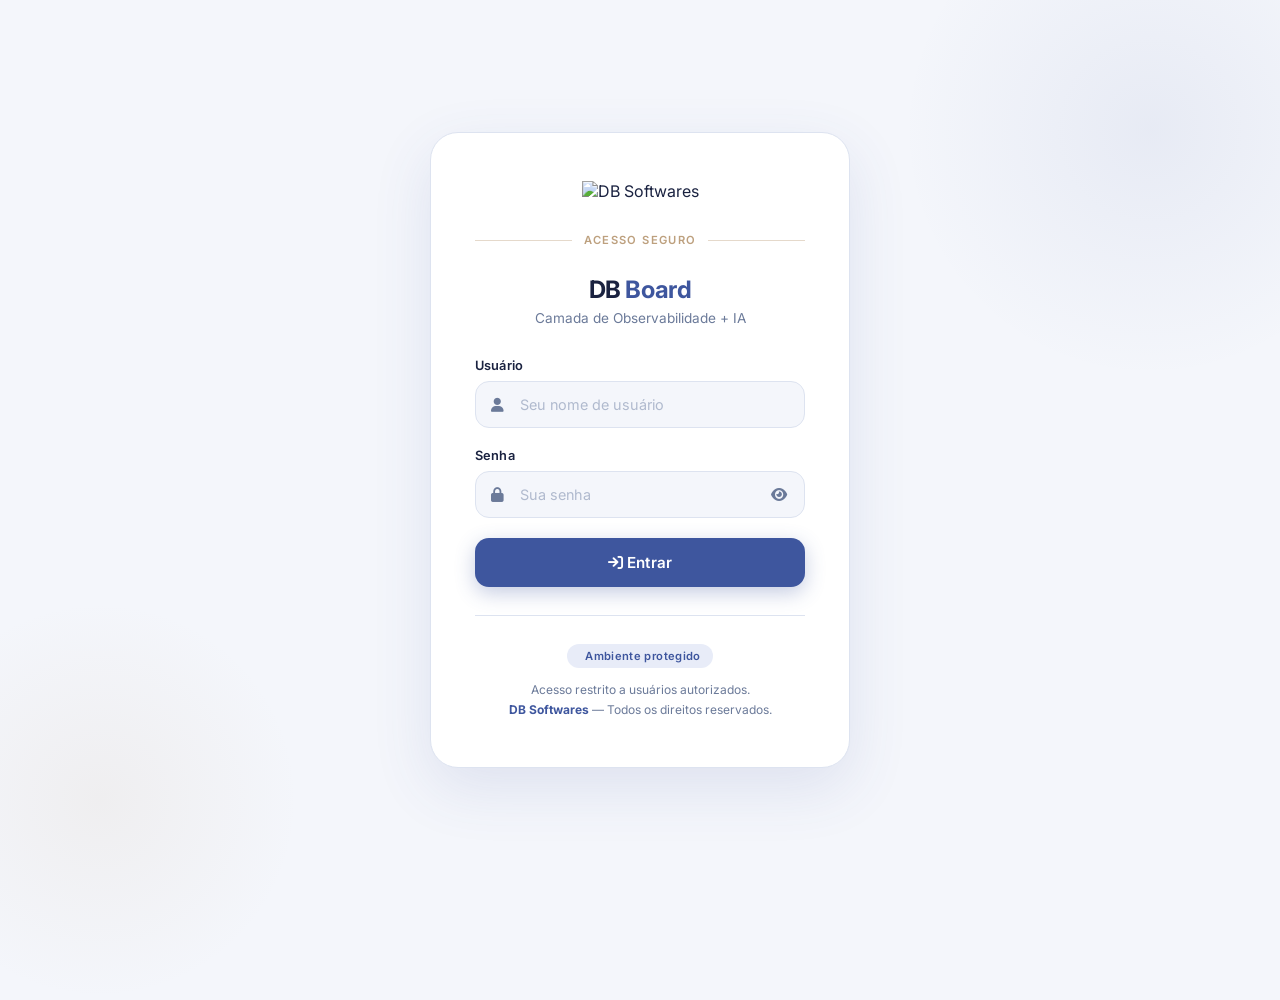
==== login.html @ b0a11aba "feat: add modern login page with DB Softwares branding Create 'login.html' and update 'index.html' f" ====
<!DOCTYPE html>
<html lang="pt-br">
<head>
  <meta charset="UTF-8">
  <meta name="viewport" content="width=device-width, initial-scale=1.0">
  <title>DB Board — Login</title>
  <link href="https://fonts.googleapis.com/css2?family=Inter:opsz,wght@14..32,300;14..32,400;14..32,500;14..32,600;14..32,700&display=swap" rel="stylesheet">
  <link rel="stylesheet" href="https://cdnjs.cloudflare.com/ajax/libs/font-awesome/6.0.0-beta3/css/all.min.css">
  <style>
    *, *::before, *::after {
      margin: 0;
      padding: 0;
      box-sizing: border-box;
    }

    :root {
      --db-blue: #3E569E;
      --db-blue-dark: #2d3f78;
      --db-blue-light: #e8ecf8;
      --db-gold: #BDA07E;
      --db-gold-light: #f5ece2;
      --db-white: #ffffff;
      --db-gray-light: #f4f6fb;
      --db-gray: #6b7a99;
      --db-gray-border: #dde3f0;
      --db-text: #1a2240;
      --db-shadow: 0 20px 60px rgba(62, 86, 158, 0.12);
      --db-shadow-sm: 0 4px 16px rgba(62, 86, 158, 0.08);
    }

    html, body {
      height: 100%;
      font-family: 'Inter', sans-serif;
      background-color: var(--db-gray-light);
      color: var(--db-text);
    }

    body {
      display: flex;
      align-items: center;
      justify-content: center;
      min-height: 100vh;
      position: relative;
      overflow: hidden;
    }

    /* Fundo decorativo */
    body::before {
      content: '';
      position: absolute;
      top: -120px;
      right: -120px;
      width: 500px;
      height: 500px;
      background: radial-gradient(circle, rgba(62, 86, 158, 0.07) 0%, transparent 70%);
      border-radius: 50%;
      pointer-events: none;
    }
    body::after {
      content: '';
      position: absolute;
      bottom: -100px;
      left: -100px;
      width: 400px;
      height: 400px;
      background: radial-gradient(circle, rgba(189, 160, 126, 0.09) 0%, transparent 70%);
      border-radius: 50%;
      pointer-events: none;
    }

    /* Card de login */
    .login-wrapper {
      width: 100%;
      max-width: 460px;
      padding: 20px;
      position: relative;
      z-index: 1;
    }

    .login-card {
      background: var(--db-white);
      border-radius: 28px;
      padding: 48px 44px;
      box-shadow: var(--db-shadow);
      border: 1px solid var(--db-gray-border);
      animation: slideUp 0.4s ease;
    }

    @keyframes slideUp {
      from { opacity: 0; transform: translateY(24px); }
      to   { opacity: 1; transform: translateY(0); }
    }

    /* Logo */
    .login-logo {
      text-align: center;
      margin-bottom: 32px;
    }

    .login-logo img {
      height: 64px;
      width: auto;
      object-fit: contain;
    }

    /* Divider dourado */
    .logo-divider {
      display: flex;
      align-items: center;
      gap: 12px;
      margin: 28px 0;
    }
    .logo-divider::before,
    .logo-divider::after {
      content: '';
      flex: 1;
      height: 1px;
      background: var(--db-gold);
      opacity: 0.4;
    }
    .logo-divider span {
      font-size: 0.7rem;
      font-weight: 600;
      letter-spacing: 0.12em;
      text-transform: uppercase;
      color: var(--db-gold);
    }

    /* Título */
    .login-title {
      text-align: center;
      margin-bottom: 32px;
    }
    .login-title h1 {
      font-size: 1.5rem;
      font-weight: 700;
      color: var(--db-text);
      letter-spacing: -0.02em;
    }
    .login-title h1 span {
      color: var(--db-blue);
    }
    .login-title p {
      font-size: 0.85rem;
      color: var(--db-gray);
      margin-top: 6px;
    }

    /* Formulário */
    .form-group {
      margin-bottom: 20px;
    }

    .form-group label {
      display: block;
      font-size: 0.8rem;
      font-weight: 600;
      color: var(--db-text);
      margin-bottom: 8px;
      letter-spacing: 0.01em;
    }

    .input-wrapper {
      position: relative;
      display: flex;
      align-items: center;
    }

    .input-wrapper i.input-icon {
      position: absolute;
      left: 16px;
      color: var(--db-gray);
      font-size: 0.9rem;
      pointer-events: none;
      transition: color 0.2s;
    }

    .input-wrapper input {
      width: 100%;
      padding: 14px 16px 14px 44px;
      border: 1.5px solid var(--db-gray-border);
      border-radius: 14px;
      font-size: 0.9rem;
      font-family: 'Inter', sans-serif;
      color: var(--db-text);
      background: var(--db-gray-light);
      transition: border-color 0.2s, background 0.2s, box-shadow 0.2s;
      outline: none;
    }

    .input-wrapper input:focus {
      border-color: var(--db-blue);
      background: var(--db-white);
      box-shadow: 0 0 0 4px rgba(62, 86, 158, 0.08);
    }

    .input-wrapper input:focus + i.input-icon,
    .input-wrapper:focus-within i.input-icon {
      color: var(--db-blue);
    }

    .input-wrapper input::placeholder {
      color: #b0bace;
    }

    /* Botão de mostrar senha */
    .btn-toggle-pw {
      position: absolute;
      right: 14px;
      background: none;
      border: none;
      cursor: pointer;
      color: var(--db-gray);
      font-size: 0.9rem;
      padding: 4px;
      transition: color 0.2s;
      display: flex;
      align-items: center;
    }
    .btn-toggle-pw:hover { color: var(--db-blue); }

    /* Mensagem de erro */
    .error-message {
      display: none;
      align-items: center;
      gap: 8px;
      background: #fff0ee;
      border: 1px solid #f5c5be;
      border-radius: 10px;
      padding: 10px 14px;
      font-size: 0.8rem;
      color: #b83b2a;
      margin-bottom: 20px;
      animation: shake 0.3s ease;
    }
    .error-message.visible { display: flex; }

    @keyframes shake {
      0%, 100% { transform: translateX(0); }
      25%       { transform: translateX(-6px); }
      75%       { transform: translateX(6px); }
    }

    /* Botão entrar */
    .btn-login {
      width: 100%;
      padding: 15px;
      background: var(--db-blue);
      color: var(--db-white);
      border: none;
      border-radius: 14px;
      font-size: 0.95rem;
      font-weight: 600;
      font-family: 'Inter', sans-serif;
      cursor: pointer;
      transition: background 0.2s, transform 0.15s, box-shadow 0.2s;
      display: flex;
      align-items: center;
      justify-content: center;
      gap: 10px;
      letter-spacing: 0.01em;
      margin-top: 8px;
      box-shadow: 0 6px 20px rgba(62, 86, 158, 0.3);
    }

    .btn-login:hover {
      background: var(--db-blue-dark);
      box-shadow: 0 8px 24px rgba(62, 86, 158, 0.4);
      transform: translateY(-1px);
    }

    .btn-login:active {
      transform: translateY(0);
      box-shadow: 0 4px 12px rgba(62, 86, 158, 0.25);
    }

    .btn-login:disabled {
      opacity: 0.65;
      cursor: not-allowed;
      transform: none;
    }

    /* Spinner de carregamento */
    .spinner {
      display: none;
      width: 18px;
      height: 18px;
      border: 2px solid rgba(255,255,255,0.4);
      border-top-color: white;
      border-radius: 50%;
      animation: spin 0.7s linear infinite;
    }
    @keyframes spin { to { transform: rotate(360deg); } }

    /* Rodapé do card */
    .login-footer {
      text-align: center;
      margin-top: 28px;
      padding-top: 24px;
      border-top: 1px solid var(--db-gray-border);
    }

    .login-footer p {
      font-size: 0.75rem;
      color: var(--db-gray);
      line-height: 1.6;
    }

    .login-footer strong {
      color: var(--db-blue);
    }

    /* Badge de segurança */
    .security-badge {
      display: inline-flex;
      align-items: center;
      gap: 6px;
      background: var(--db-blue-light);
      color: var(--db-blue);
      font-size: 0.7rem;
      font-weight: 600;
      padding: 5px 12px;
      border-radius: 30px;
      margin-bottom: 12px;
      letter-spacing: 0.03em;
    }

    /* Responsive */
    @media (max-width: 500px) {
      .login-card {
        padding: 36px 28px;
        border-radius: 20px;
      }
    }
  </style>
</head>
<body>

<div class="login-wrapper">
  <div class="login-card">

    <!-- Logo -->
    <div class="login-logo">
      <img
        src="https://hebbkx1anhila5yf.public.blob.vercel-storage.com/DB%20sem%20Fundo-xMiKrZ4SAqjeAw3agKmH5PaUpXXKAr.png"
        alt="DB Softwares"
      />
    </div>

    <!-- Divider -->
    <div class="logo-divider">
      <span>Acesso seguro</span>
    </div>

    <!-- Título -->
    <div class="login-title">
      <h1>DB <span>Board</span></h1>
      <p>Camada de Observabilidade + IA</p>
    </div>

    <!-- Erro -->
    <div class="error-message" id="errorMsg">
      <i class="fas fa-exclamation-circle"></i>
      <span id="errorText">Usuário ou senha incorretos.</span>
    </div>

    <!-- Formulário -->
    <form id="loginForm" novalidate>
      <div class="form-group">
        <label for="username">Usuário</label>
        <div class="input-wrapper">
          <i class="fas fa-user input-icon"></i>
          <input
            type="text"
            id="username"
            name="username"
            placeholder="Seu nome de usuário"
            autocomplete="username"
            required
          />
        </div>
      </div>

      <div class="form-group">
        <label for="password">Senha</label>
        <div class="input-wrapper">
          <i class="fas fa-lock input-icon"></i>
          <input
            type="password"
            id="password"
            name="password"
            placeholder="Sua senha"
            autocomplete="current-password"
            required
          />
          <button type="button" class="btn-toggle-pw" id="togglePw" aria-label="Mostrar ou ocultar senha">
            <i class="fas fa-eye" id="eyeIcon"></i>
          </button>
        </div>
      </div>

      <button type="submit" class="btn-login" id="submitBtn">
        <span id="btnText"><i class="fas fa-arrow-right-to-bracket"></i> Entrar</span>
        <div class="spinner" id="spinner"></div>
      </button>
    </form>

    <!-- Rodapé -->
    <div class="login-footer">
      <div class="security-badge">
        <i class="fas fa-shield-halved"></i> Ambiente protegido
      </div>
      <p>Acesso restrito a usuários autorizados.<br><strong>DB Softwares</strong> &mdash; Todos os direitos reservados.</p>
    </div>

  </div>
</div>

<script>
  // ==========================================================
  // Credenciais de acesso (frontend-only, para demonstração)
  // ==========================================================
  const CREDENTIALS = [
    { username: "admin",   password: "dbboard2025", role: "noc"     },
    { username: "cliente", password: "db@cliente",  role: "cliente" },
    { username: "db",      password: "dbsoftwares", role: "noc"     }
  ];

  // Elementos
  const form       = document.getElementById('loginForm');
  const errorMsg   = document.getElementById('errorMsg');
  const errorText  = document.getElementById('errorText');
  const submitBtn  = document.getElementById('submitBtn');
  const btnText    = document.getElementById('btnText');
  const spinner    = document.getElementById('spinner');
  const togglePw   = document.getElementById('togglePw');
  const eyeIcon    = document.getElementById('eyeIcon');
  const pwInput    = document.getElementById('password');

  // Mostrar / ocultar senha
  togglePw.addEventListener('click', () => {
    const isText = pwInput.type === 'text';
    pwInput.type = isText ? 'password' : 'text';
    eyeIcon.className = isText ? 'fas fa-eye' : 'fas fa-eye-slash';
  });

  // Ocultar erro ao digitar
  document.getElementById('username').addEventListener('input', hideError);
  pwInput.addEventListener('input', hideError);

  function hideError() {
    errorMsg.classList.remove('visible');
  }

  function setLoading(on) {
    submitBtn.disabled = on;
    btnText.style.display = on ? 'none' : 'flex';
    spinner.style.display = on ? 'block' : 'none';
  }

  function showError(msg) {
    errorText.textContent = msg;
    errorMsg.classList.remove('visible');
    // Re-trigger animation
    void errorMsg.offsetWidth;
    errorMsg.classList.add('visible');
  }

  // Submit
  form.addEventListener('submit', function (e) {
    e.preventDefault();

    const username = document.getElementById('username').value.trim();
    const password = pwInput.value;

    if (!username || !password) {
      showError('Preencha todos os campos para continuar.');
      return;
    }

    setLoading(true);

    // Simula latência de autenticação (500ms)
    setTimeout(() => {
      const match = CREDENTIALS.find(
        c => c.username === username && c.password === password
      );

      if (match) {
        // Salva sessão
        sessionStorage.setItem('db_auth', 'true');
        sessionStorage.setItem('db_role', match.role);
        sessionStorage.setItem('db_user', match.username);
        // Redireciona para o dashboard
        window.location.href = 'index.html';
      } else {
        setLoading(false);
        showError('Usuário ou senha incorretos. Tente novamente.');
      }
    }, 500);
  });

  // Se já está autenticado, vai direto para o dashboard
  if (sessionStorage.getItem('db_auth') === 'true') {
    window.location.href = 'index.html';
  }
</script>

</body>
</html>
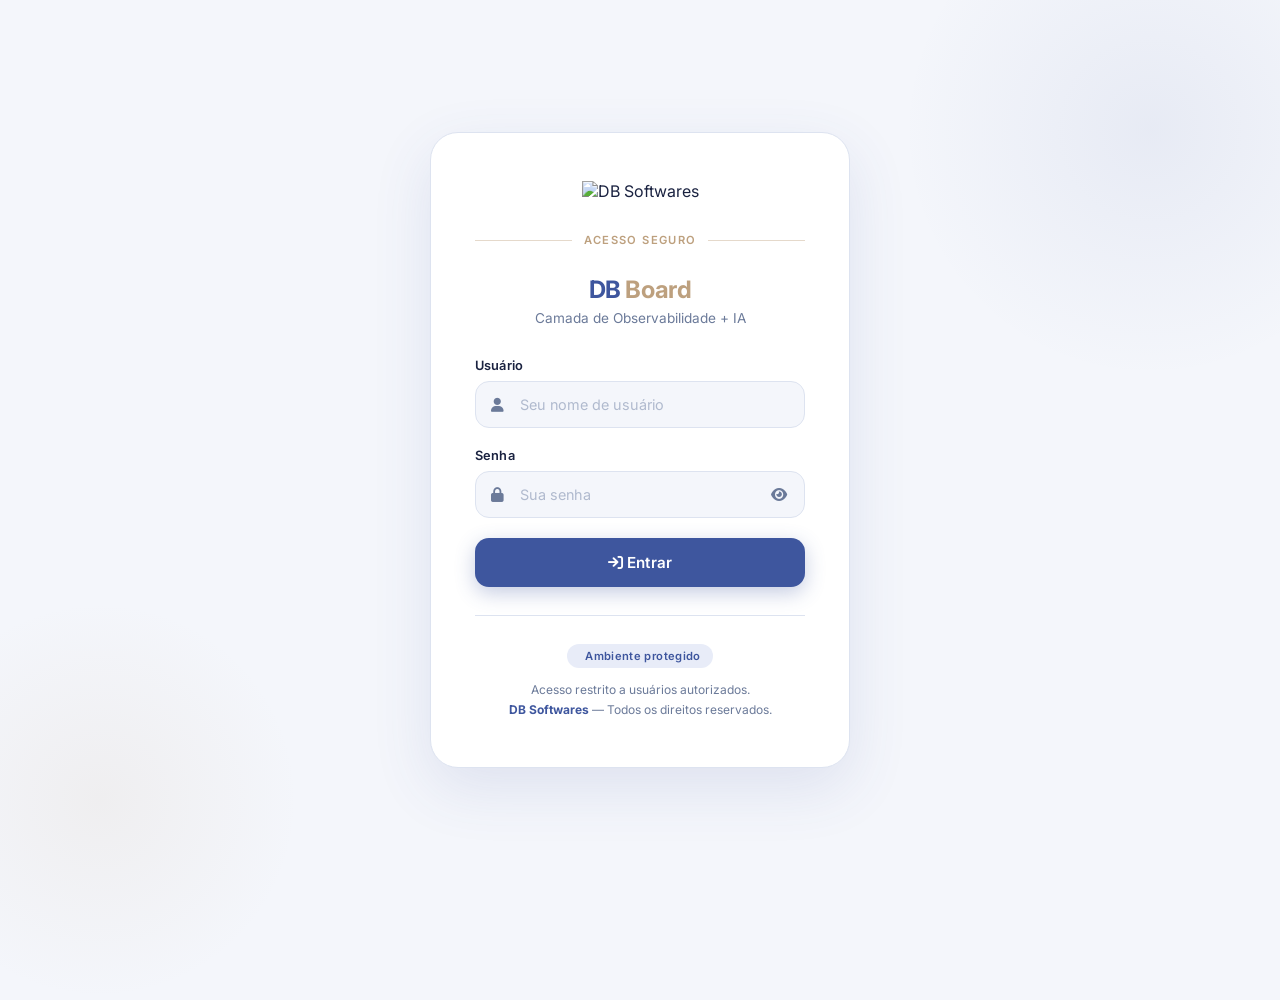
==== commit 906b2d5d: "Update login.html" ====
--- a/login.html
+++ b/login.html
@@ -1,510 +1,513 @@
-<!DOCTYPE html>
-<html lang="pt-br">
-<head>
-  <meta charset="UTF-8">
-  <meta name="viewport" content="width=device-width, initial-scale=1.0">
-  <title>DB Board — Login</title>
-  <link href="https://fonts.googleapis.com/css2?family=Inter:opsz,wght@14..32,300;14..32,400;14..32,500;14..32,600;14..32,700&display=swap" rel="stylesheet">
-  <link rel="stylesheet" href="https://cdnjs.cloudflare.com/ajax/libs/font-awesome/6.0.0-beta3/css/all.min.css">
-  <style>
-    *, *::before, *::after {
-      margin: 0;
-      padding: 0;
-      box-sizing: border-box;
-    }
-
-    :root {
-      --db-blue: #3E569E;
-      --db-blue-dark: #2d3f78;
-      --db-blue-light: #e8ecf8;
-      --db-gold: #BDA07E;
-      --db-gold-light: #f5ece2;
-      --db-white: #ffffff;
-      --db-gray-light: #f4f6fb;
-      --db-gray: #6b7a99;
-      --db-gray-border: #dde3f0;
-      --db-text: #1a2240;
-      --db-shadow: 0 20px 60px rgba(62, 86, 158, 0.12);
-      --db-shadow-sm: 0 4px 16px rgba(62, 86, 158, 0.08);
-    }
-
-    html, body {
-      height: 100%;
-      font-family: 'Inter', sans-serif;
-      background-color: var(--db-gray-light);
-      color: var(--db-text);
-    }
-
-    body {
-      display: flex;
-      align-items: center;
-      justify-content: center;
-      min-height: 100vh;
-      position: relative;
-      overflow: hidden;
-    }
-
-    /* Fundo decorativo */
-    body::before {
-      content: '';
-      position: absolute;
-      top: -120px;
-      right: -120px;
-      width: 500px;
-      height: 500px;
-      background: radial-gradient(circle, rgba(62, 86, 158, 0.07) 0%, transparent 70%);
-      border-radius: 50%;
-      pointer-events: none;
-    }
-    body::after {
-      content: '';
-      position: absolute;
-      bottom: -100px;
-      left: -100px;
-      width: 400px;
-      height: 400px;
-      background: radial-gradient(circle, rgba(189, 160, 126, 0.09) 0%, transparent 70%);
-      border-radius: 50%;
-      pointer-events: none;
-    }
-
-    /* Card de login */
-    .login-wrapper {
-      width: 100%;
-      max-width: 460px;
-      padding: 20px;
-      position: relative;
-      z-index: 1;
-    }
-
-    .login-card {
-      background: var(--db-white);
-      border-radius: 28px;
-      padding: 48px 44px;
-      box-shadow: var(--db-shadow);
-      border: 1px solid var(--db-gray-border);
-      animation: slideUp 0.4s ease;
-    }
-
-    @keyframes slideUp {
-      from { opacity: 0; transform: translateY(24px); }
-      to   { opacity: 1; transform: translateY(0); }
-    }
-
-    /* Logo */
-    .login-logo {
-      text-align: center;
-      margin-bottom: 32px;
-    }
-
-    .login-logo img {
-      height: 64px;
-      width: auto;
-      object-fit: contain;
-    }
-
-    /* Divider dourado */
-    .logo-divider {
-      display: flex;
-      align-items: center;
-      gap: 12px;
-      margin: 28px 0;
-    }
-    .logo-divider::before,
-    .logo-divider::after {
-      content: '';
-      flex: 1;
-      height: 1px;
-      background: var(--db-gold);
-      opacity: 0.4;
-    }
-    .logo-divider span {
-      font-size: 0.7rem;
-      font-weight: 600;
-      letter-spacing: 0.12em;
-      text-transform: uppercase;
-      color: var(--db-gold);
-    }
-
-    /* Título */
-    .login-title {
-      text-align: center;
-      margin-bottom: 32px;
-    }
-    .login-title h1 {
-      font-size: 1.5rem;
-      font-weight: 700;
-      color: var(--db-text);
-      letter-spacing: -0.02em;
-    }
-    .login-title h1 span {
-      color: var(--db-blue);
-    }
-    .login-title p {
-      font-size: 0.85rem;
-      color: var(--db-gray);
-      margin-top: 6px;
-    }
-
-    /* Formulário */
-    .form-group {
-      margin-bottom: 20px;
-    }
-
-    .form-group label {
-      display: block;
-      font-size: 0.8rem;
-      font-weight: 600;
-      color: var(--db-text);
-      margin-bottom: 8px;
-      letter-spacing: 0.01em;
-    }
-
-    .input-wrapper {
-      position: relative;
-      display: flex;
-      align-items: center;
-    }
-
-    .input-wrapper i.input-icon {
-      position: absolute;
-      left: 16px;
-      color: var(--db-gray);
-      font-size: 0.9rem;
-      pointer-events: none;
-      transition: color 0.2s;
-    }
-
-    .input-wrapper input {
-      width: 100%;
-      padding: 14px 16px 14px 44px;
-      border: 1.5px solid var(--db-gray-border);
-      border-radius: 14px;
-      font-size: 0.9rem;
-      font-family: 'Inter', sans-serif;
-      color: var(--db-text);
-      background: var(--db-gray-light);
-      transition: border-color 0.2s, background 0.2s, box-shadow 0.2s;
-      outline: none;
-    }
-
-    .input-wrapper input:focus {
-      border-color: var(--db-blue);
-      background: var(--db-white);
-      box-shadow: 0 0 0 4px rgba(62, 86, 158, 0.08);
-    }
-
-    .input-wrapper input:focus + i.input-icon,
-    .input-wrapper:focus-within i.input-icon {
-      color: var(--db-blue);
-    }
-
-    .input-wrapper input::placeholder {
-      color: #b0bace;
-    }
-
-    /* Botão de mostrar senha */
-    .btn-toggle-pw {
-      position: absolute;
-      right: 14px;
-      background: none;
-      border: none;
-      cursor: pointer;
-      color: var(--db-gray);
-      font-size: 0.9rem;
-      padding: 4px;
-      transition: color 0.2s;
-      display: flex;
-      align-items: center;
-    }
-    .btn-toggle-pw:hover { color: var(--db-blue); }
-
-    /* Mensagem de erro */
-    .error-message {
-      display: none;
-      align-items: center;
-      gap: 8px;
-      background: #fff0ee;
-      border: 1px solid #f5c5be;
-      border-radius: 10px;
-      padding: 10px 14px;
-      font-size: 0.8rem;
-      color: #b83b2a;
-      margin-bottom: 20px;
-      animation: shake 0.3s ease;
-    }
-    .error-message.visible { display: flex; }
-
-    @keyframes shake {
-      0%, 100% { transform: translateX(0); }
-      25%       { transform: translateX(-6px); }
-      75%       { transform: translateX(6px); }
-    }
-
-    /* Botão entrar */
-    .btn-login {
-      width: 100%;
-      padding: 15px;
-      background: var(--db-blue);
-      color: var(--db-white);
-      border: none;
-      border-radius: 14px;
-      font-size: 0.95rem;
-      font-weight: 600;
-      font-family: 'Inter', sans-serif;
-      cursor: pointer;
-      transition: background 0.2s, transform 0.15s, box-shadow 0.2s;
-      display: flex;
-      align-items: center;
-      justify-content: center;
-      gap: 10px;
-      letter-spacing: 0.01em;
-      margin-top: 8px;
-      box-shadow: 0 6px 20px rgba(62, 86, 158, 0.3);
-    }
-
-    .btn-login:hover {
-      background: var(--db-blue-dark);
-      box-shadow: 0 8px 24px rgba(62, 86, 158, 0.4);
-      transform: translateY(-1px);
-    }
-
-    .btn-login:active {
-      transform: translateY(0);
-      box-shadow: 0 4px 12px rgba(62, 86, 158, 0.25);
-    }
-
-    .btn-login:disabled {
-      opacity: 0.65;
-      cursor: not-allowed;
-      transform: none;
-    }
-
-    /* Spinner de carregamento */
-    .spinner {
-      display: none;
-      width: 18px;
-      height: 18px;
-      border: 2px solid rgba(255,255,255,0.4);
-      border-top-color: white;
-      border-radius: 50%;
-      animation: spin 0.7s linear infinite;
-    }
-    @keyframes spin { to { transform: rotate(360deg); } }
-
-    /* Rodapé do card */
-    .login-footer {
-      text-align: center;
-      margin-top: 28px;
-      padding-top: 24px;
-      border-top: 1px solid var(--db-gray-border);
-    }
-
-    .login-footer p {
-      font-size: 0.75rem;
-      color: var(--db-gray);
-      line-height: 1.6;
-    }
-
-    .login-footer strong {
-      color: var(--db-blue);
-    }
-
-    /* Badge de segurança */
-    .security-badge {
-      display: inline-flex;
-      align-items: center;
-      gap: 6px;
-      background: var(--db-blue-light);
-      color: var(--db-blue);
-      font-size: 0.7rem;
-      font-weight: 600;
-      padding: 5px 12px;
-      border-radius: 30px;
-      margin-bottom: 12px;
-      letter-spacing: 0.03em;
-    }
-
-    /* Responsive */
-    @media (max-width: 500px) {
-      .login-card {
-        padding: 36px 28px;
-        border-radius: 20px;
-      }
-    }
-  </style>
-</head>
-<body>
-
-<div class="login-wrapper">
-  <div class="login-card">
-
-    <!-- Logo -->
-    <div class="login-logo">
-      <img
-        src="https://hebbkx1anhila5yf.public.blob.vercel-storage.com/DB%20sem%20Fundo-xMiKrZ4SAqjeAw3agKmH5PaUpXXKAr.png"
-        alt="DB Softwares"
-      />
-    </div>
-
-    <!-- Divider -->
-    <div class="logo-divider">
-      <span>Acesso seguro</span>
-    </div>
-
-    <!-- Título -->
-    <div class="login-title">
-      <h1>DB <span>Board</span></h1>
-      <p>Camada de Observabilidade + IA</p>
-    </div>
-
-    <!-- Erro -->
-    <div class="error-message" id="errorMsg">
-      <i class="fas fa-exclamation-circle"></i>
-      <span id="errorText">Usuário ou senha incorretos.</span>
-    </div>
-
-    <!-- Formulário -->
-    <form id="loginForm" novalidate>
-      <div class="form-group">
-        <label for="username">Usuário</label>
-        <div class="input-wrapper">
-          <i class="fas fa-user input-icon"></i>
-          <input
-            type="text"
-            id="username"
-            name="username"
-            placeholder="Seu nome de usuário"
-            autocomplete="username"
-            required
-          />
-        </div>
-      </div>
-
-      <div class="form-group">
-        <label for="password">Senha</label>
-        <div class="input-wrapper">
-          <i class="fas fa-lock input-icon"></i>
-          <input
-            type="password"
-            id="password"
-            name="password"
-            placeholder="Sua senha"
-            autocomplete="current-password"
-            required
-          />
-          <button type="button" class="btn-toggle-pw" id="togglePw" aria-label="Mostrar ou ocultar senha">
-            <i class="fas fa-eye" id="eyeIcon"></i>
-          </button>
-        </div>
-      </div>
-
-      <button type="submit" class="btn-login" id="submitBtn">
-        <span id="btnText"><i class="fas fa-arrow-right-to-bracket"></i> Entrar</span>
-        <div class="spinner" id="spinner"></div>
-      </button>
-    </form>
-
-    <!-- Rodapé -->
-    <div class="login-footer">
-      <div class="security-badge">
-        <i class="fas fa-shield-halved"></i> Ambiente protegido
-      </div>
-      <p>Acesso restrito a usuários autorizados.<br><strong>DB Softwares</strong> &mdash; Todos os direitos reservados.</p>
-    </div>
-
-  </div>
-</div>
-
-<script>
-  // ==========================================================
-  // Credenciais de acesso (frontend-only, para demonstração)
-  // ==========================================================
-  const CREDENTIALS = [
-    { username: "admin",   password: "dbboard2025", role: "noc"     },
-    { username: "cliente", password: "db@cliente",  role: "cliente" },
-    { username: "db",      password: "dbsoftwares", role: "noc"     }
-  ];
-
-  // Elementos
-  const form       = document.getElementById('loginForm');
-  const errorMsg   = document.getElementById('errorMsg');
-  const errorText  = document.getElementById('errorText');
-  const submitBtn  = document.getElementById('submitBtn');
-  const btnText    = document.getElementById('btnText');
-  const spinner    = document.getElementById('spinner');
-  const togglePw   = document.getElementById('togglePw');
-  const eyeIcon    = document.getElementById('eyeIcon');
-  const pwInput    = document.getElementById('password');
-
-  // Mostrar / ocultar senha
-  togglePw.addEventListener('click', () => {
-    const isText = pwInput.type === 'text';
-    pwInput.type = isText ? 'password' : 'text';
-    eyeIcon.className = isText ? 'fas fa-eye' : 'fas fa-eye-slash';
-  });
-
-  // Ocultar erro ao digitar
-  document.getElementById('username').addEventListener('input', hideError);
-  pwInput.addEventListener('input', hideError);
-
-  function hideError() {
-    errorMsg.classList.remove('visible');
-  }
-
-  function setLoading(on) {
-    submitBtn.disabled = on;
-    btnText.style.display = on ? 'none' : 'flex';
-    spinner.style.display = on ? 'block' : 'none';
-  }
-
-  function showError(msg) {
-    errorText.textContent = msg;
-    errorMsg.classList.remove('visible');
-    // Re-trigger animation
-    void errorMsg.offsetWidth;
-    errorMsg.classList.add('visible');
-  }
-
-  // Submit
-  form.addEventListener('submit', function (e) {
-    e.preventDefault();
-
-    const username = document.getElementById('username').value.trim();
-    const password = pwInput.value;
-
-    if (!username || !password) {
-      showError('Preencha todos os campos para continuar.');
-      return;
-    }
-
-    setLoading(true);
-
-    // Simula latência de autenticação (500ms)
-    setTimeout(() => {
-      const match = CREDENTIALS.find(
-        c => c.username === username && c.password === password
-      );
-
-      if (match) {
-        // Salva sessão
-        sessionStorage.setItem('db_auth', 'true');
-        sessionStorage.setItem('db_role', match.role);
-        sessionStorage.setItem('db_user', match.username);
-        // Redireciona para o dashboard
-        window.location.href = 'index.html';
-      } else {
-        setLoading(false);
-        showError('Usuário ou senha incorretos. Tente novamente.');
-      }
-    }, 500);
-  });
-
-  // Se já está autenticado, vai direto para o dashboard
-  if (sessionStorage.getItem('db_auth') === 'true') {
-    window.location.href = 'index.html';
-  }
-</script>
-
-</body>
-</html>
+<!DOCTYPE html>
+<html lang="pt-br">
+<head>
+  <meta charset="UTF-8">
+  <meta name="viewport" content="width=device-width, initial-scale=1.0">
+  <title>DB Board — Login</title>
+  <link href="https://fonts.googleapis.com/css2?family=Inter:opsz,wght@14..32,300;14..32,400;14..32,500;14..32,600;14..32,700&display=swap" rel="stylesheet">
+  <link rel="stylesheet" href="https://cdnjs.cloudflare.com/ajax/libs/font-awesome/6.0.0-beta3/css/all.min.css">
+  <link rel="icon" type="image/png" href="/assets/logo.png">
+  <style>
+    *, *::before, *::after {
+      margin: 0;
+      padding: 0;
+      box-sizing: border-box;
+    }
+
+    :root {
+      --db-blue: #3E569E;
+      --db-blue-dark: #2d3f78;
+      --db-blue-light: #e8ecf8;
+      --db-gold: #BDA07E;
+      --db-gold-light: #f5ece2;
+      --db-white: #ffffff;
+      --db-gray-light: #f4f6fb;
+      --db-gray: #6b7a99;
+      --db-gray-border: #dde3f0;
+      --db-text: #1a2240;
+      --db-shadow: 0 20px 60px rgba(62, 86, 158, 0.12);
+      --db-shadow-sm: 0 4px 16px rgba(62, 86, 158, 0.08);
+    }
+
+    html, body {
+      height: 100%;
+      font-family: 'Inter', sans-serif;
+      background-color: var(--db-gray-light);
+      color: var(--db-text);
+    }
+
+    body {
+      display: flex;
+      align-items: center;
+      justify-content: center;
+      min-height: 100vh;
+      position: relative;
+      overflow: hidden;
+    }
+
+    /* Fundo decorativo */
+    body::before {
+      content: '';
+      position: absolute;
+      top: -120px;
+      right: -120px;
+      width: 500px;
+      height: 500px;
+      background: radial-gradient(circle, rgba(62, 86, 158, 0.07) 0%, transparent 70%);
+      border-radius: 50%;
+      pointer-events: none;
+    }
+    body::after {
+      content: '';
+      position: absolute;
+      bottom: -100px;
+      left: -100px;
+      width: 400px;
+      height: 400px;
+      background: radial-gradient(circle, rgba(189, 160, 126, 0.09) 0%, transparent 70%);
+      border-radius: 50%;
+      pointer-events: none;
+    }
+
+    /* Card de login */
+    .login-wrapper {
+      width: 100%;
+      max-width: 460px;
+      padding: 20px;
+      position: relative;
+      z-index: 1;
+    }
+
+    .login-card {
+      background: var(--db-white);
+      border-radius: 28px;
+      padding: 48px 44px;
+      box-shadow: var(--db-shadow);
+      border: 1px solid var(--db-gray-border);
+      animation: slideUp 0.4s ease;
+    }
+
+    @keyframes slideUp {
+      from { opacity: 0; transform: translateY(24px); }
+      to   { opacity: 1; transform: translateY(0); }
+    }
+
+    /* Logo */
+    .login-logo {
+      text-align: center;
+      margin-bottom: 32px;
+    }
+
+    .login-logo img {
+      height: 64px;
+      width: auto;
+      object-fit: contain;
+    }
+
+    /* Divider dourado */
+    .logo-divider {
+      display: flex;
+      align-items: center;
+      gap: 12px;
+      margin: 28px 0;
+    }
+    .logo-divider::before,
+    .logo-divider::after {
+      content: '';
+      flex: 1;
+      height: 1px;
+      background: var(--db-gold);
+      opacity: 0.4;
+    }
+    .logo-divider span {
+      font-size: 0.7rem;
+      font-weight: 600;
+      letter-spacing: 0.12em;
+      text-transform: uppercase;
+      color: var(--db-gold);
+    }
+
+    /* Título */
+    .login-title {
+      text-align: center;
+      margin-bottom: 32px;
+    }
+    .login-title h1 {
+      font-size: 1.5rem;
+      font-weight: 700;
+      color: var(--db-blue);
+      letter-spacing: -0.02em;
+    }
+    .login-title h1 span {
+      color: var(--db-gold);
+    }
+    .login-title p {
+      font-size: 0.85rem;
+      color: var(--db-gray);
+      margin-top: 6px;
+    }
+
+    /* Formulário */
+    .form-group {
+      margin-bottom: 20px;
+    }
+
+    .form-group label {
+      display: block;
+      font-size: 0.8rem;
+      font-weight: 600;
+      color: var(--db-text);
+      margin-bottom: 8px;
+      letter-spacing: 0.01em;
+    }
+
+    .input-wrapper {
+      position: relative;
+      display: flex;
+      align-items: center;
+    }
+
+    .input-wrapper i.input-icon {
+      position: absolute;
+      left: 16px;
+      color: var(--db-gray);
+      font-size: 0.9rem;
+      pointer-events: none;
+      transition: color 0.2s;
+    }
+
+    .input-wrapper input {
+      width: 100%;
+      padding: 14px 16px 14px 44px;
+      border: 1.5px solid var(--db-gray-border);
+      border-radius: 14px;
+      font-size: 0.9rem;
+      font-family: 'Inter', sans-serif;
+      color: var(--db-text);
+      background: var(--db-gray-light);
+      transition: border-color 0.2s, background 0.2s, box-shadow 0.2s;
+      outline: none;
+    }
+
+    .input-wrapper input:focus {
+      border-color: var(--db-blue);
+      background: var(--db-white);
+      box-shadow: 0 0 0 4px rgba(62, 86, 158, 0.08);
+    }
+
+    .input-wrapper input:focus + i.input-icon,
+    .input-wrapper:focus-within i.input-icon {
+      color: var(--db-blue);
+    }
+
+    .input-wrapper input::placeholder {
+      color: #b0bace;
+    }
+
+    /* Botão de mostrar senha */
+    .btn-toggle-pw {
+      position: absolute;
+      right: 14px;
+      background: none;
+      border: none;
+      cursor: pointer;
+      color: var(--db-gray);
+      font-size: 0.9rem;
+      padding: 4px;
+      transition: color 0.2s;
+      display: flex;
+      align-items: center;
+    }
+    .btn-toggle-pw:hover { color: var(--db-blue); }
+
+    /* Mensagem de erro */
+    .error-message {
+      display: none;
+      align-items: center;
+      gap: 8px;
+      background: #fff0ee;
+      border: 1px solid #f5c5be;
+      border-radius: 10px;
+      padding: 10px 14px;
+      font-size: 0.8rem;
+      color: #b83b2a;
+      margin-bottom: 20px;
+      animation: shake 0.3s ease;
+    }
+    .error-message.visible { display: flex; }
+
+    @keyframes shake {
+      0%, 100% { transform: translateX(0); }
+      25%       { transform: translateX(-6px); }
+      75%       { transform: translateX(6px); }
+    }
+
+    /* Botão entrar */
+    .btn-login {
+      width: 100%;
+      padding: 15px;
+      background: var(--db-blue);
+      color: var(--db-white);
+      border: none;
+      border-radius: 14px;
+      font-size: 0.95rem;
+      font-weight: 600;
+      font-family: 'Inter', sans-serif;
+      cursor: pointer;
+      transition: background 0.2s, transform 0.15s, box-shadow 0.2s;
+      display: flex;
+      align-items: center;
+      justify-content: center;
+      gap: 10px;
+      letter-spacing: 0.01em;
+      margin-top: 8px;
+      box-shadow: 0 6px 20px rgba(62, 86, 158, 0.3);
+    }
+
+    .btn-login:hover {
+      background: var(--db-blue-dark);
+      box-shadow: 0 8px 24px rgba(62, 86, 158, 0.4);
+      transform: translateY(-1px);
+    }
+
+    .btn-login:active {
+      transform: translateY(0);
+      box-shadow: 0 4px 12px rgba(62, 86, 158, 0.25);
+    }
+
+    .btn-login:disabled {
+      opacity: 0.65;
+      cursor: not-allowed;
+      transform: none;
+    }
+
+    /* Spinner de carregamento */
+    .spinner {
+      display: none;
+      width: 18px;
+      height: 18px;
+      border: 2px solid rgba(255,255,255,0.4);
+      border-top-color: white;
+      border-radius: 50%;
+      animation: spin 0.7s linear infinite;
+    }
+    @keyframes spin { to { transform: rotate(360deg); } }
+
+    /* Rodapé do card */
+    .login-footer {
+      text-align: center;
+      margin-top: 28px;
+      padding-top: 24px;
+      border-top: 1px solid var(--db-gray-border);
+    }
+
+    .login-footer p {
+      font-size: 0.75rem;
+      color: var(--db-gray);
+      line-height: 1.6;
+    }
+
+    .login-footer strong {
+      color: var(--db-blue);
+    }
+
+    /* Badge de segurança */
+    .security-badge {
+      display: inline-flex;
+      align-items: center;
+      gap: 6px;
+      background: var(--db-blue-light);
+      color: var(--db-blue);
+      font-size: 0.7rem;
+      font-weight: 600;
+      padding: 5px 12px;
+      border-radius: 30px;
+      margin-bottom: 12px;
+      letter-spacing: 0.03em;
+    }
+
+    /* Responsive */
+    @media (max-width: 500px) {
+      .login-card {
+        padding: 36px 28px;
+        border-radius: 20px;
+      }
+    }
+  </style>
+</head>
+<body>
+
+<div class="login-wrapper">
+  <div class="login-card">
+
+    <!-- Logo -->
+    <div class="login-logo">
+      <img
+        src="https://hebbkx1anhila5yf.public.blob.vercel-storage.com/DB%20sem%20Fundo-xMiKrZ4SAqjeAw3agKmH5PaUpXXKAr.png"
+        alt="DB Softwares"
+      />
+    </div>
+
+    <!-- Divider -->
+    <div class="logo-divider">
+      <span>Acesso seguro</span>
+    </div>
+
+    <!-- Título -->
+    <div class="login-title">
+      <h1>DB <span>Board</span></h1>
+      <p>Camada de Observabilidade + IA</p>
+    </div>
+
+    <!-- Erro -->
+    <div class="error-message" id="errorMsg">
+      <i class="fas fa-exclamation-circle"></i>
+      <span id="errorText">Usuário ou senha incorretos.</span>
+    </div>
+
+    <!-- Formulário -->
+    <form id="loginForm" novalidate>
+      <div class="form-group">
+        <label for="username">Usuário</label>
+        <div class="input-wrapper">
+          <i class="fas fa-user input-icon"></i>
+          <input
+            type="text"
+            id="username"
+            name="username"
+            placeholder="Seu nome de usuário"
+            autocomplete="username"
+            required
+          />
+        </div>
+      </div>
+
+      <div class="form-group">
+        <label for="password">Senha</label>
+        <div class="input-wrapper">
+          <i class="fas fa-lock input-icon"></i>
+          <input
+            type="password"
+            id="password"
+            name="password"
+            placeholder="Sua senha"
+            autocomplete="current-password"
+            required
+          />
+          <button type="button" class="btn-toggle-pw" id="togglePw" aria-label="Mostrar ou ocultar senha">
+            <i class="fas fa-eye" id="eyeIcon"></i>
+          </button>
+        </div>
+      </div>
+
+      <button type="submit" class="btn-login" id="submitBtn">
+        <span id="btnText"><i class="fas fa-arrow-right-to-bracket"></i> Entrar</span>
+        <div class="spinner" id="spinner"></div>
+      </button>
+    </form>
+
+    <!-- Rodapé -->
+    <div class="login-footer">
+      <div class="security-badge">
+        <i class="fas fa-shield-halved"></i> Ambiente protegido
+      </div>
+      <p>Acesso restrito a usuários autorizados.<br><strong>DB Softwares</strong> &mdash; Todos os direitos reservados.</p>
+    </div>
+
+  </div>
+</div>
+
+<script>
+  // ==========================================================
+  // Credenciais de acesso (frontend-only, para demonstração)
+  // ==========================================================
+  const CREDENTIALS = [
+    { username: "dbsoftwares", password: "dbboard2025", role: "dbsoftwares", displayName: "DB Softwares", clienteNome: "DB Softwares" },
+    { username: "rocha",       password: "rocha@2025",  role: "cliente",     displayName: "Rocha",        clienteNome: "Cliente Rocha" },
+    { username: "autus",       password: "autus@2025",  role: "cliente",     displayName: "Autus",        clienteNome: "Cliente Autus"  }
+  ];
+
+  // Elementos
+  const form       = document.getElementById('loginForm');
+  const errorMsg   = document.getElementById('errorMsg');
+  const errorText  = document.getElementById('errorText');
+  const submitBtn  = document.getElementById('submitBtn');
+  const btnText    = document.getElementById('btnText');
+  const spinner    = document.getElementById('spinner');
+  const togglePw   = document.getElementById('togglePw');
+  const eyeIcon    = document.getElementById('eyeIcon');
+  const pwInput    = document.getElementById('password');
+
+  // Mostrar / ocultar senha
+  togglePw.addEventListener('click', () => {
+    const isText = pwInput.type === 'text';
+    pwInput.type = isText ? 'password' : 'text';
+    eyeIcon.className = isText ? 'fas fa-eye' : 'fas fa-eye-slash';
+  });
+
+  // Ocultar erro ao digitar
+  document.getElementById('username').addEventListener('input', hideError);
+  pwInput.addEventListener('input', hideError);
+
+  function hideError() {
+    errorMsg.classList.remove('visible');
+  }
+
+  function setLoading(on) {
+    submitBtn.disabled = on;
+    btnText.style.display = on ? 'none' : 'flex';
+    spinner.style.display = on ? 'block' : 'none';
+  }
+
+  function showError(msg) {
+    errorText.textContent = msg;
+    errorMsg.classList.remove('visible');
+    // Re-trigger animation
+    void errorMsg.offsetWidth;
+    errorMsg.classList.add('visible');
+  }
+
+  // Submit
+  form.addEventListener('submit', function (e) {
+    e.preventDefault();
+
+    const username = document.getElementById('username').value.trim();
+    const password = pwInput.value;
+
+    if (!username || !password) {
+      showError('Preencha todos os campos para continuar.');
+      return;
+    }
+
+    setLoading(true);
+
+    // Simula latência de autenticação (500ms)
+    setTimeout(() => {
+      const match = CREDENTIALS.find(
+        c => c.username === username && c.password === password
+      );
+
+      if (match) {
+        // Salva sessão
+        sessionStorage.setItem('db_auth', 'true');
+        sessionStorage.setItem('db_role', match.role);
+        sessionStorage.setItem('db_user', match.username);
+        sessionStorage.setItem('db_displayName', match.displayName);
+        sessionStorage.setItem('db_clienteNome', match.clienteNome);
+        // Redireciona para o dashboard
+        window.location.href = 'index.html';
+      } else {
+        setLoading(false);
+        showError('Usuário ou senha incorretos. Tente novamente.');
+      }
+    }, 500);
+  });
+
+  // Se já está autenticado, vai direto para o dashboard
+  if (sessionStorage.getItem('db_auth') === 'true') {
+    window.location.href = 'index.html';
+  }
+</script>
+
+</body>
+</html>
